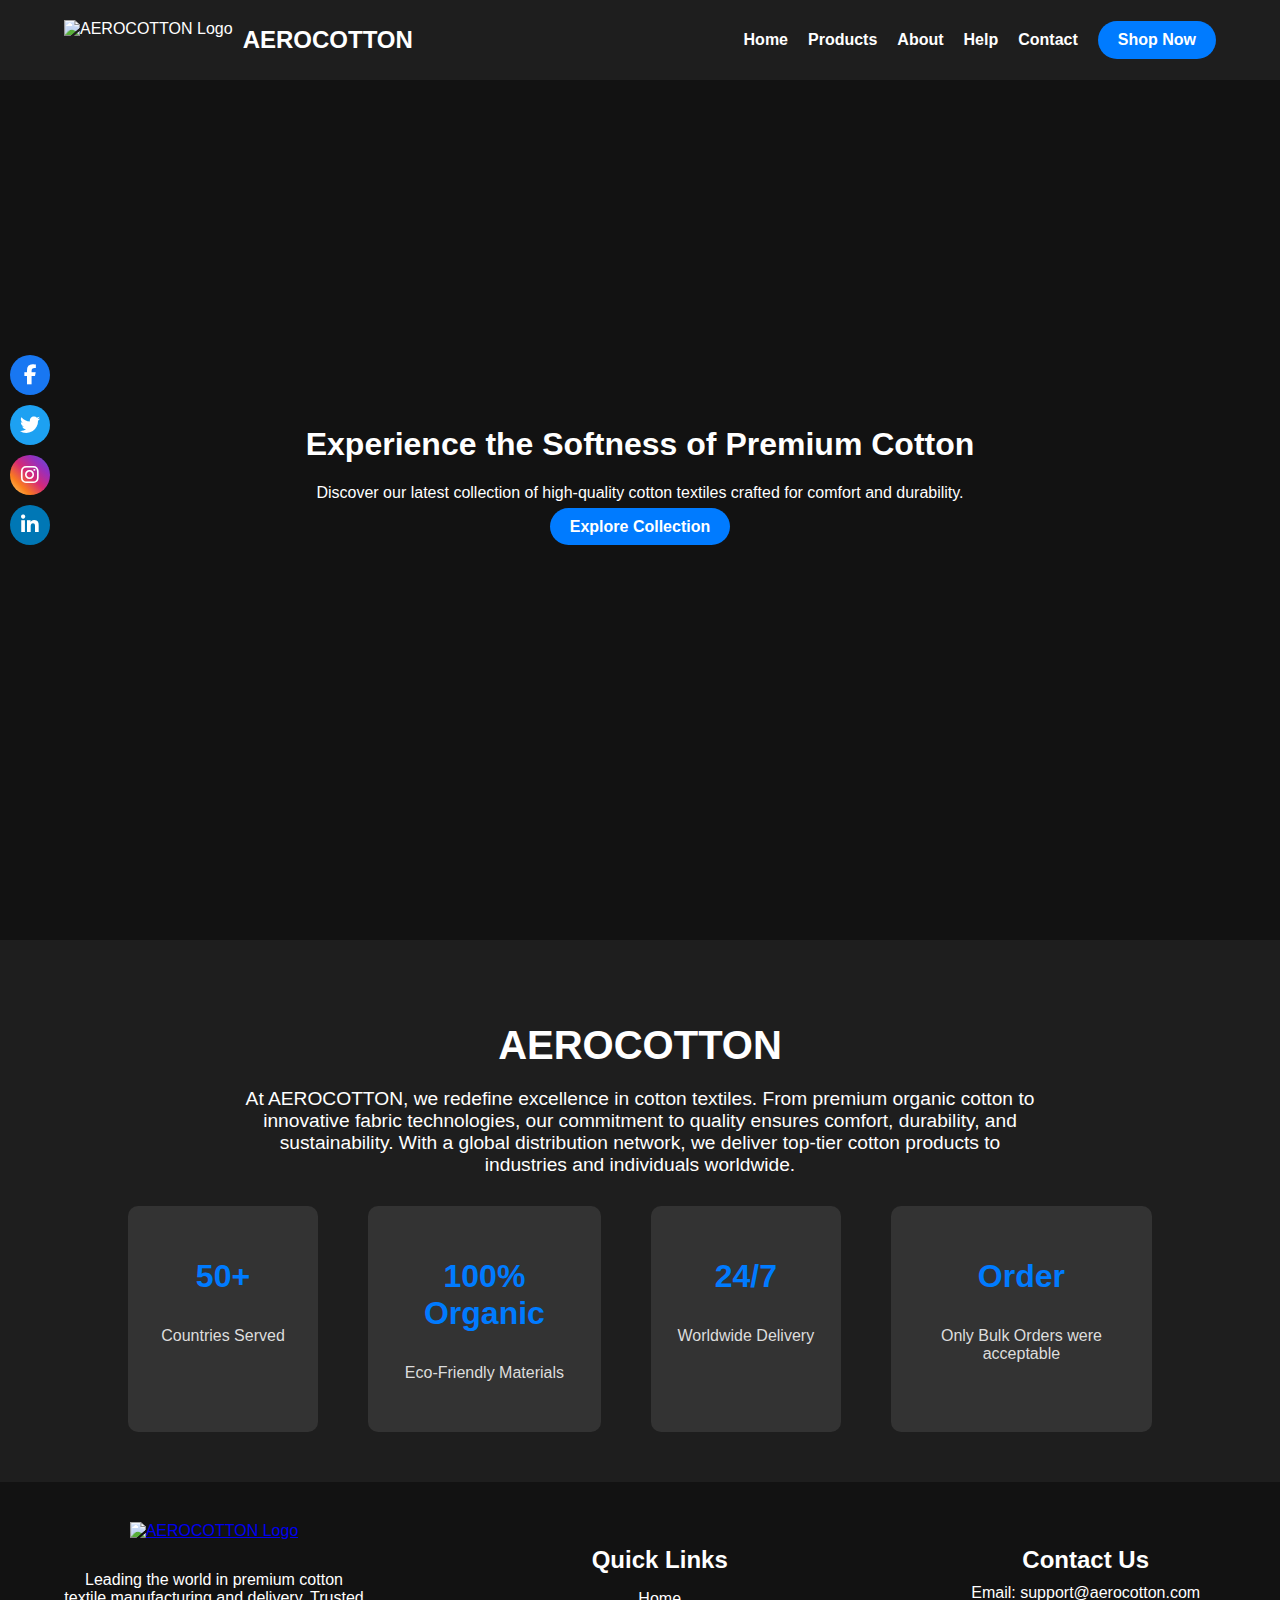
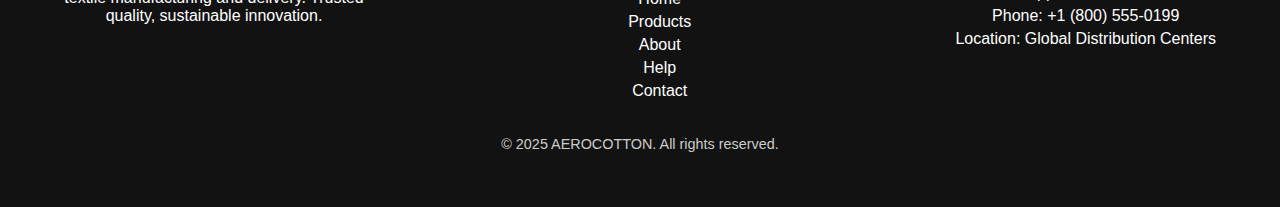
==== index.html @ b4d474cf "Title changed" ====
<!DOCTYPE html>
<html lang="en">
<head>
    <meta charset="UTF-8">
    <meta name="viewport" content="width=device-width, initial-scale=1.0">
    <title>AeroCotton - Premium Cotton Textiles</title>
    <link rel="icon" href="images/aerocotton_logo-removebg-preview.png" type="image/x-icon">
    <link rel="stylesheet" href="styles.css">
    <link rel="stylesheet" href="https://cdnjs.cloudflare.com/ajax/libs/font-awesome/6.4.2/css/all.min.css">

    <script defer src="script.js"></script> <!-- JavaScript file for menu toggle -->
</head>
<body>
    <header class="hero-section">
        <nav class="navbar">
            <div class="logo">
                <img src="images/aerocotton_logo-removebg-preview.png" alt="AEROCOTTON Logo">
                <span class="brand-name">AEROCOTTON</span>
            </div>

            <!-- Hamburger Menu Button -->
            <button class="menu-toggle">&#9776;</button>

            <!-- Navigation Links -->
            <div class="nav-right">
                <ul class="nav-links">
                    <li><a href="index.html">Home</a></li>
                    <li><a href="product.html">Products</a></li>
                    <li><a href="about.html">About</a></li>                    
                    <li><a href="help.html">Help</a></li>
                    <li><a href="contact.html">Contact</a></li>
                </ul>
                <a href="#" class="shop-btn" onclick="openPopup()">Shop Now</a>
            </div>
        </nav>
        
        <div class="hero-content">
            <h1>Experience the Softness of Premium Cotton</h1>
            <p>Discover our latest collection of high-quality cotton textiles crafted for comfort and durability.</p>
            <a href="product.html" class="explore-btn">Explore Collection</a>
        </div>
    </header>

<!-- Popup Modal -->
<div id="popup" class="popup-container">
    <div class="popup-content">
        <h2>Under Construction</h2>
        <p>We're working hard to bring this feature to you soon !</p>
        <button onclick="closePopup()">Close</button>
    </div>
</div>


    <!-- Introduction Section -->
    <section class="introduction" id="about">
        <div class="container">
            <h2>AEROCOTTON</h2>
            <p>At AEROCOTTON, we redefine excellence in cotton textiles. From premium organic cotton to innovative fabric technologies, our commitment to quality ensures comfort, durability, and sustainability. With a global distribution network, we deliver top-tier cotton products to industries and individuals worldwide.</p>
            <div class="intro-stats">
                <div class="stat">
                    <h3>50+</h3>
                    <p>Countries Served</p>
                </div>
                <div class="stat">
                    <h3>100% Organic</h3>
                    <p>Eco-Friendly Materials</p>
                </div>
                <div class="stat">
                    <h3>24/7</h3>
                    <p>Worldwide Delivery</p>
                </div>
                <div class="stat">
                    <h3>Order</h3>
                    <p>Only Bulk Orders were acceptable</p>
                </div>
            </div>
        </div>
    </section>
<!-- Social Media Sidebar (For PC) -->
<div class="social-sidebar">
    <a href="https://facebook.com" target="_blank" class="social-icon facebook">
        <i class="fab fa-facebook-f"></i>
    </a>
    <a href="https://twitter.com" target="_blank" class="social-icon twitter">
        <i class="fab fa-twitter"></i>
    </a>
    <a href="https://instagram.com" target="_blank" class="social-icon instagram">
        <i class="fab fa-instagram"></i>
    </a>
    <a href="https://linkedin.com" target="_blank" class="social-icon linkedin">
        <i class="fab fa-linkedin-in"></i>
    </a>
</div>

<button class="social-btn" onclick="openSocialPopup()">
    <i class="fa-solid fa-users"></i> <!-- Group Icon -->
</button>


<!-- Social Media Popup (For Mobile) -->
<div id="social-popup" class="social-popup">
    <div class="social-popup-content">
        <span class="close-popup" onclick="closeSocialPopup()">✖</span>
        <h3>Follow Us</h3>
        <a href="https://facebook.com" target="_blank" class="popup-icon facebook">
            <i class="fab fa-facebook-f"></i> Facebook
        </a>
        <a href="https://twitter.com" target="_blank" class="popup-icon twitter">
            <i class="fab fa-x-twitter"></i> Twitter (X)
        </a>
        <a href="https://instagram.com" target="_blank" class="popup-icon instagram">
            <i class="fab fa-instagram"></i> Instagram
        </a>
        <a href="https://linkedin.com" target="_blank" class="popup-icon linkedin">
            <i class="fab fa-linkedin-in"></i> LinkedIn
        </a>
    </div>
</div>

    <!-- Footer Section -->
    <footer class="footer">
        <div class="footer-container">
            <div class="footer-brand">
                <a href="index.html">
                    <img src="images/aerocotton_logo-removebg-preview.png" alt="AEROCOTTON Logo">
                </a>
                <p>Leading the world in premium cotton textile manufacturing and delivery. Trusted quality, sustainable innovation.</p>
            </div>
            <div class="footer-links">
                <h3>Quick Links</h3>
                <ul>
                    <li><a href="index.html">Home</a></li>
                    <li><a href="product.html">Products</a></li>
                    <li><a href="about.html">About</a></li>
                    <li><a href="help.html">Help</a></li>
                    <li><a href="contact.html">Contact</a></li>
                </ul>
            </div>
            <div class="footer-contact">
                <h3>Contact Us</h3>
                <p>Email: support@aerocotton.com</p>
                <p>Phone: +1 (800) 555-0199</p>
                <p>Location: Global Distribution Centers</p>
            </div>
        </div>
        <p class="footer-bottom">&copy; 2025 AEROCOTTON. All rights reserved.</p>
    </footer>
</body>
</html>
---- styles.css ----
/* Dark Theme Styles */
body {
    margin: 0;
    padding: 0;
    font-family: Arial, sans-serif;
    background-color: #121212;
    color: #ffffff;
}

/* Navbar Styles */
.navbar {
    display: flex;
    justify-content: space-between;
    align-items: center;
    padding: 15px 5%;
    background-color: #1e1e1e;
    position: fixed;
    width: 100%;
    top: 0;
    left: 0;
    z-index: 1000;
    box-sizing: border-box;
}

.logo {
    display: flex;
    align-items: center;
}

.logo img {
    height: 40px;
    margin-right: 10px;
}

.brand-name {
    font-size: 1.5rem;
    font-weight: bold;
    color: #ffffff;
}

.menu-toggle {
    display: none;
    font-size: 2rem;
    color: white;
    cursor: pointer;
}

/* Navigation links */
.nav-right {
    display: flex;
    align-items: center;
    gap: 20px;
}

.nav-links {
    list-style: none;
    display: flex;
    gap: 20px;
}

.nav-links li {
    display: inline;
}

.nav-links a {
    text-decoration: none;
    color: #ffffff;
    font-weight: bold;
    transition: color 0.3s;
}

.nav-links a:hover {
    color: #ddd;
}

.shop-btn {
    background-color: #007bff;
    color: white;
    padding: 10px 20px;
    border-radius: 20px;
    text-decoration: none;
    font-weight: bold;
    transition: background 0.3s, color 0.3s;
}

.shop-btn:hover {
    background-color: #0056b3;
}

/* Hero Section */
.hero-section {
    position: relative;
    height: 100vh;
    display: flex;
    flex-direction: column;
    justify-content: center;
    align-items: center;
    text-align: center;
    color: white;
    padding: 20px;
    overflow: hidden;
}

/* Background Image */
.hero-image {
    position: absolute;
    width: 100%;
    height: 100%;
    object-fit: cover; /* Ensures no distortion */
    filter: brightness(0.7); /* Optional: Darkens the image for better text contrast */
    z-index: -1; /* Moves the image behind the content */
}

/* Hero Content */
.hero-content {
    position: relative;
    z-index: 1; /* Ensures text appears above the image */
}

/* Explore Collection Button - Keep It Same */
.explore-btn {
    background-color: #007bff;
    color: white;
    padding: 10px 20px;
    border-radius: 20px;
    text-decoration: none;
    font-weight: bold;
    transition: background 0.3s, color 0.3s;
}

.explore-btn:hover {
    background-color: #0056b3;
}



/* Responsive Design */
@media (max-width: 768px) {
    /* Hamburger Menu Icon */
    .menu-toggle {
        display: block;
        font-size: 2rem;
        color: white;
        cursor: pointer;
        position: absolute;
        top: 15px;
        right: 20px;
        z-index: 1001;
        background: none;
        border: none;
        outline: none;
    }

    /* Mobile Navigation */
    .nav-right {
        display: none;
        flex-direction: column;
        align-items: center;
        width: 100%;
        position: absolute;
        top: 60px;
        left: 0;
        background-color: #1e1e1e;
        padding: 15px 0;
        z-index: 1000;
    }

    /* Show menu when active */
    .nav-right.active {
        display: flex;
    }

    /* Align nav links in mobile */
    .nav-links {
        flex-direction: column;
        gap: 5px;
        text-align: center;
        width: 100%;
    }

    .nav-links li {
        width: 100%;
    }

    .nav-links a {
        display: block;
        padding: 10px;
        font-size: 18px;
    }

    .shop-btn {
        padding: 10px 18px;
        font-size: 16px;
        margin-top: 10px;
    }
}


/* Introduction Section */
.introduction {
    background-color: #1e1e1e;
    color: #ffffff;
    text-align: center;
    padding: 50px 10%;
}

.introduction h2 {
    font-size: 2.5rem;
    margin-bottom: 20px;
}

.introduction p {
    font-size: 1.2rem;
    max-width: 800px;
    margin: 0 auto 30px;
}

.intro-stats {
    display: flex;
    justify-content: center;
    gap: 50px;
    margin-top: 20px;
}

.stat {
    background: #333;
    padding: 20px;
    border-radius: 10px;
    text-align: center;
    min-width: 150px;
}

.stat h3 {
    font-size: 2rem;
    color: #007bff;
}

.stat p {
    font-size: 1rem;
    color: #ddd;
}

/* Footer Section */
.footer {
    background-color: #121212;
    color: #ffffff;
    padding: 40px 5%;
    text-align: center;
}

.footer-container {
    display: flex;
    justify-content: space-between;
    flex-wrap: wrap;
    gap: 20px;
}

.footer-brand img {
    height: 50px;
    margin-bottom: 15px;
}

.footer-brand p {
    font-size: 1rem;
    max-width: 300px;
}

.footer-links h3,
.footer-contact h3 {
    font-size: 1.5rem;
    margin-bottom: 10px;
}

.footer-links ul {
    list-style: none;
    padding: 0;
}

.footer-links li {
    margin: 5px 0;
}

.footer-links a {
    color: #ffffff;
    text-decoration: none;
    transition: color 0.3s;
}

.footer-links a:hover {
    color: #007bff;
}

.footer-contact p {
    font-size: 1rem;
    margin: 5px 0;
}

.footer-bottom {
    margin-top: 20px;
    font-size: 0.9rem;
    color: #ccc;
}

/* Responsive Design */
@media (max-width: 768px) {
    .intro-stats {
        flex-direction: column;
        align-items: center;
    }

    .footer-container {
        flex-direction: column;
        align-items: center;
        text-align: center;
    }
}
/* Popup Modal Styles */
.popup-container {
    display: none;
    position: fixed;
    top: 0;
    left: 0;
    width: 100%;
    height: 100%;
    background: rgba(0, 0, 0, 0.8);
    justify-content: center;
    align-items: center;
    z-index: 9999;
}

.popup-content {
    background: #fff;
    color: #333;
    padding: 20px;
    border-radius: 10px;
    text-align: center;
    max-width: 400px;
    width: 80%;
}

.popup-content h2 {
    margin-bottom: 10px;
}

.popup-content button {
    background: #007bff;
    color: white;
    border: none;
    padding: 10px 20px;
    margin-top: 10px;
    cursor: pointer;
    border-radius: 5px;
}

.popup-content button:hover {
    background: #0056b3;
}
/* ==== PC View: Social Media Sidebar ==== */
.social-sidebar {
    position: fixed;
    top: 50%;
    left: 10px;
    transform: translateY(-50%);
    display: flex;
    flex-direction: column;
    gap: 10px;
    z-index: 1000;
}

.social-icon {
    display: flex;
    justify-content: center;
    align-items: center;
    width: 40px;
    height: 40px;
    border-radius: 50%;
    text-decoration: none;
    font-size: 20px;
    color: white;
    transition: transform 0.3s ease, box-shadow 0.3s ease;
}

.social-icon.facebook { background-color: #1877F2; }
.social-icon.twitter { background-color: #1DA1F2; }
.social-icon.instagram { background: linear-gradient(45deg, #feda75, #fa7e1e, #d62976, #962fbf, #4f5bd5); }
.social-icon.linkedin { background-color: #0077B5; }

.social-icon:hover {
    transform: scale(1.2);
    box-shadow: 0 0 10px rgba(255, 255, 255, 0.6);
}

/* ==== Hide Social Button in PC, Show in Mobile ==== */
.social-btn {
    display: none; /* Default: Hidden in PC */
}

/* Show Social Button Only in Mobile */
@media (max-width: 768px) {
    .social-sidebar {
        display: none; /* Hide sidebar in mobile */
    }

    .social-btn {
        display: flex; /* Force show in mobile */
        position: fixed;
        bottom: 15px;
        right: 15px;
        background-color: #007bff;
        color: white;
        width: 35px;
        height: 35px;
        border: none;
        border-radius: 10px; /* Square shape */
        font-size: 18px;
        cursor: pointer;
        transition: background 0.3s ease, transform 0.2s ease;
        justify-content: center;
        align-items: center;
        z-index: 1000;
    }

    .social-btn:hover {
        background-color: #0056b3;
        transform: scale(1.1);
    }
}



/* ==== Mobile View: Social Media Popup ==== */
.social-popup {
    display: none;
    position: fixed;
    top: 50%;
    left: 50%;
    transform: translate(-50%, -50%);
    background: white;
    padding: 15px;
    border-radius: 10px;
    text-align: center;
    box-shadow: 0px 0px 15px rgba(0, 0, 0, 0.2);
    z-index: 1001;
    width: 260px; /* Reduced width for a compact look */
}

/* Close (X) Button */
.close-popup {
    position: absolute;
    top: 8px;
    right: 12px;
    font-size: 18px;
    font-weight: bold;
    cursor: pointer;
    color: black;
    transition: color 0.3s ease;
}

.close-popup:hover {
    color: red; /* Changes to red when hovered */
}

/* Popup Content */
.social-popup-content {
    display: flex;
    flex-direction: column;
    gap: 8px;
    padding-top: 15px; /* Space below the close button */
}

/* Social Media Buttons */
.popup-icon {
    display: flex;
    align-items: center;
    gap: 10px;
    font-size: 16px;
    text-decoration: none;
    color: black;
    padding: 8px;
    border-radius: 5px;
    transition: background 0.3s ease;
}

.popup-icon.facebook { background-color: #1877F2; color: white; }
.popup-icon.twitter { background-color: #1DA1F2; color: white; }
.popup-icon.instagram { background: linear-gradient(45deg, #feda75, #fa7e1e, #d62976, #962fbf, #4f5bd5); color: white; }
.popup-icon.linkedin { background-color: #0077B5; color: white; }

.popup-icon:hover {
    filter: brightness(1.2);
}

.social-popup button {
    margin-top: 10px;
    padding: 8px 15px;
    background: #007bff;
    color: white;
    border: none;
    cursor: pointer;
    border-radius: 5px;
}

.social-popup button:hover {
    background: #0056b3;
}

/* ==== Hide Sidebar on Mobile, Show Popup Button ==== */
@media (max-width: 768px) {
    .social-sidebar {
        display: none;
    }
    
    .social-btn {
        display: block;
    }
}
@media (max-width: 768px) {
    .social-popup-content h3 {
        color: #007bff; /* Change this to any color you want */
        font-size: 20px;
        text-align: center;
    }
}
/* About Section */
.about-section {
    background-color: #1e1e1e;
    color: #ffffff;
    text-align: center;
    padding: 60px 10%;
}

.about-section h2 {
    font-size: 2.5rem;
    margin-bottom: 20px;
}

.about-section p {
    font-size: 1.2rem;
    max-width: 800px;
    margin: 0 auto 30px;
}

/* Journey Section */
.journey-section {
    background-color: #292929;
    color: #ffffff;
    text-align: center;
    padding: 60px 10%;
}

.journey-section h2 {
    font-size: 2.5rem;
    margin-bottom: 20px;
}

/* What We Do - Features Grid */
.what-we-do {
    background-color: #121212;
    color: white;
    text-align: center;
    padding: 60px 10%;
}

.features-grid {
    display: flex;
    justify-content: center;
    gap: 40px;
    margin-top: 40px;
    flex-wrap: wrap;
}

.feature-item {
    background: #292929;
    padding: 20px;
    border-radius: 10px;
    text-align: center;
    width: 300px;
    transition: transform 0.3s ease, box-shadow 0.3s ease;
}

.feature-item:hover {
    transform: scale(1.05);
    box-shadow: 0px 0px 15px rgba(255, 255, 255, 0.3);
}

.feature-item i {
    font-size: 2rem;
    color: #007bff;
    margin-bottom: 10px;
}

/* Why Choose Us - Benefits Grid */
.why-choose-us {
    background-color: #1e1e1e;
    color: white;
    text-align: center;
    padding: 60px 10%;
}

.benefits-grid {
    display: flex;
    justify-content: center;
    gap: 40px;
    flex-wrap: wrap;
}

.benefit-item {
    background: #292929;
    padding: 20px;
    border-radius: 10px;
    text-align: center;
    width: 300px;
    transition: transform 0.3s ease, box-shadow 0.3s ease;
}

.benefit-item:hover {
    transform: scale(1.05);
    box-shadow: 0px 0px 10px rgba(255, 255, 255, 0.3);
}

.benefit-item i {
    font-size: 2rem;
    color: #007bff;
    margin-bottom: 10px;
}

/* Vision & Mission Section */
.vision-mission {
    background-color: #292929;
    color: white;
    text-align: center;
    padding: 60px 10%;
}

.vm-grid {
    display: flex;
    justify-content: center;
    gap: 40px;
    flex-wrap: wrap;
}

.vm-item {
    background: #1e1e1e;
    padding: 20px;
    border-radius: 10px;
    text-align: center;
    width: 300px;
    transition: transform 0.3s ease, box-shadow 0.3s ease;
}

.vm-item:hover {
    transform: scale(1.05);
    box-shadow: 0px 0px 10px rgba(255, 255, 255, 0.3);
}

.vm-item i {
    font-size: 2rem;
    color: #007bff;
    margin-bottom: 10px;
}

/* Call to Action */
.cta-section {
    background-color: #007bff;
    color: white;
    text-align: center;
    padding: 60px 10%;
}

.cta-section h2 {
    font-size: 2.5rem;
    margin-bottom: 20px;
}

.cta-section p {
    font-size: 1.2rem;
    margin-bottom: 20px;
}

.cta-btn {
    background-color: white;
    color: #007bff;
    padding: 12px 25px;
    border-radius: 5px;
    text-decoration: none;
    font-size: 1rem;
    font-weight: bold;
    transition: background 0.3s ease, color 0.3s ease;
}

.cta-btn:hover {
    background-color: #0056b3;
    color: white;
}

/* Responsive Design */
@media (max-width: 768px) {
    .features-grid, .benefits-grid, .vm-grid {
        flex-direction: column;
        align-items: center;
    }

    .feature-item, .benefit-item, .vm-item {
        width: 90%;
    }
}
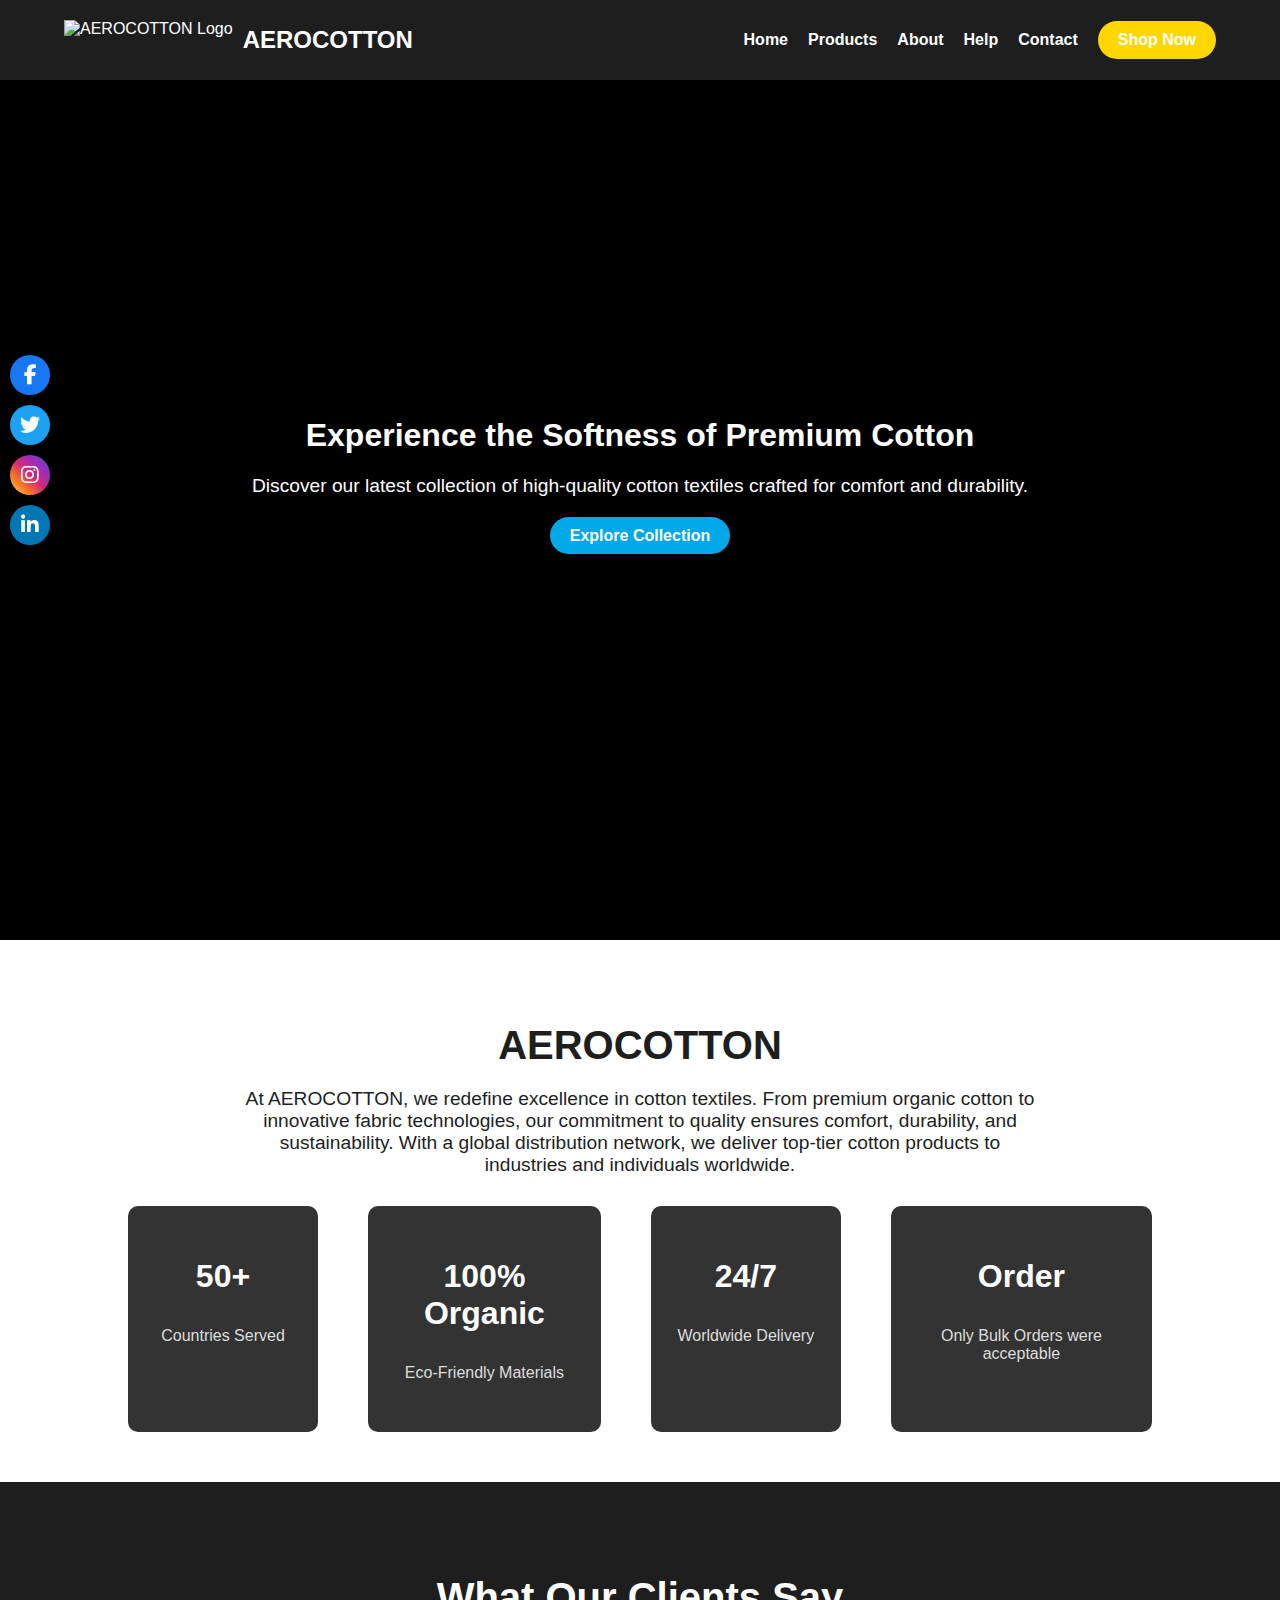
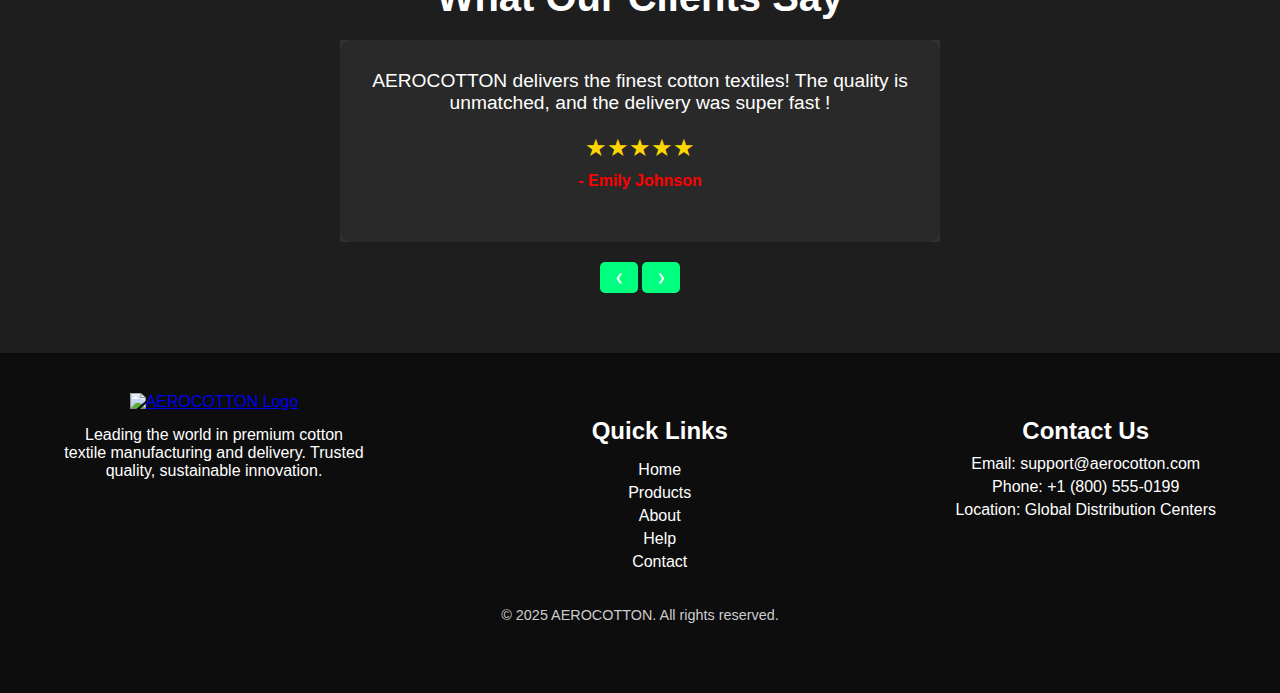
==== commit 8700f392: "Testimonals added" ====
--- a/index.html
+++ b/index.html
@@ -76,6 +76,40 @@
             </div>
         </div>
     </section>
+    <!-- Testimonials Section -->
+<section class="testimonials">
+    <div class="container">
+        <h2>What Our Clients Say</h2>
+        <div class="testimonial-slider">
+            <div class="testimonial active">
+                <p>AEROCOTTON delivers the finest cotton textiles! The quality is unmatched, and the delivery was super fast !</p>
+                <div class="stars">
+                    ★★★★★
+                </div>
+                <h4>- Emily Johnson</h4>
+            </div>
+            <div class="testimonial">
+                <p>Excellent fabric quality and eco-friendly materials. Highly recommend for bulk orders !</p>
+                <div class="stars">
+                    ★★★★☆
+                </div>
+                <h4>- Rahul Mehta</h4>
+            </div>
+            <div class="testimonial">
+                <p>The best cotton textiles in the market. Perfect for my business needs !</p>
+                <div class="stars">
+                    ★★★★★
+                </div>
+                <h4>- Sophia Lee</h4>
+            </div>
+        </div>
+        <div class="testimonial-buttons">
+            <button onclick="prevTestimonial()">&#10094;</button>
+            <button onclick="nextTestimonial()">&#10095;</button>
+        </div>
+    </div>
+</section>
+
 <!-- Social Media Sidebar (For PC) -->
 <div class="social-sidebar">
     <a href="https://facebook.com" target="_blank" class="social-icon facebook">
--- a/styles.css
+++ b/styles.css
@@ -70,11 +70,11 @@
 }
 
 .nav-links a:hover {
-    color: #ddd;
+    color: #FFD700;
 }
 
 .shop-btn {
-    background-color: #007bff;
+    background-color: #FFD700;
     color: white;
     padding: 10px 20px;
     border-radius: 20px;
@@ -84,11 +84,12 @@
 }
 
 .shop-btn:hover {
-    background-color: #0056b3;
+    background-color: #ffc400;
 }
 
 /* Hero Section */
 .hero-section {
+    background-color: black;
     position: relative;
     height: 100vh;
     display: flex;
@@ -117,9 +118,15 @@
     z-index: 1; /* Ensures text appears above the image */
 }
 
+.hero-content p {
+    color: white;
+    font-size: 1.2rem;
+    max-width: 800px;
+    margin: 0 auto 30px;
+}
 /* Explore Collection Button - Keep It Same */
 .explore-btn {
-    background-color: #007bff;
+    background-color: #00A8E8;
     color: white;
     padding: 10px 20px;
     border-radius: 20px;
@@ -129,7 +136,7 @@
 }
 
 .explore-btn:hover {
-    background-color: #0056b3;
+    background-color: #0086b3;
 }
 
 
@@ -198,18 +205,20 @@
 
 /* Introduction Section */
 .introduction {
-    background-color: #1e1e1e;
+    background-color: white;
     color: #ffffff;
     text-align: center;
     padding: 50px 10%;
 }
 
 .introduction h2 {
+    color: #1e1e1e;
     font-size: 2.5rem;
     margin-bottom: 20px;
 }
 
 .introduction p {
+    color: #1e1e1e;
     font-size: 1.2rem;
     max-width: 800px;
     margin: 0 auto 30px;
@@ -232,7 +241,7 @@
 
 .stat h3 {
     font-size: 2rem;
-    color: #007bff;
+    color: white;
 }
 
 .stat p {
@@ -242,7 +251,7 @@
 
 /* Footer Section */
 .footer {
-    background-color: #121212;
+    background-color: #0D0D0D;
     color: #ffffff;
     padding: 40px 5%;
     text-align: center;
@@ -261,12 +270,14 @@
 }
 
 .footer-brand p {
+    color: white;
     font-size: 1rem;
     max-width: 300px;
 }
 
 .footer-links h3,
 .footer-contact h3 {
+    color: white;
     font-size: 1.5rem;
     margin-bottom: 10px;
 }
@@ -287,10 +298,11 @@
 }
 
 .footer-links a:hover {
-    color: #007bff;
+    color: #B0B0B0;
 }
 
 .footer-contact p {
+    color: white;
     font-size: 1rem;
     margin: 5px 0;
 }
@@ -353,7 +365,7 @@
 }
 
 .popup-content button:hover {
-    background: #0056b3;
+    background: #ffc400;
 }
 /* ==== PC View: Social Media Sidebar ==== */
 .social-sidebar {
@@ -421,7 +433,7 @@
     }
 
     .social-btn:hover {
-        background-color: #0056b3;
+        background-color: #ffc400;
         transform: scale(1.1);
     }
 }
@@ -452,7 +464,7 @@
     font-size: 18px;
     font-weight: bold;
     cursor: pointer;
-    color: black;
+    color: red;
     transition: color 0.3s ease;
 }
 
@@ -523,18 +535,20 @@
 }
 /* About Section */
 .about-section {
-    background-color: #1e1e1e;
+    background-color: white;
     color: #ffffff;
     text-align: center;
     padding: 60px 10%;
 }
 
 .about-section h2 {
+    color: #1e1e1e;
     font-size: 2.5rem;
     margin-bottom: 20px;
 }
 
 .about-section p {
+    color: #1e1e1e;
     font-size: 1.2rem;
     max-width: 800px;
     margin: 0 auto 30px;
@@ -542,25 +556,44 @@
 
 /* Journey Section */
 .journey-section {
-    background-color: #292929;
+    background-color: white;
     color: #ffffff;
     text-align: center;
     padding: 60px 10%;
 }
 
 .journey-section h2 {
+    color: #1e1e1e;
     font-size: 2.5rem;
     margin-bottom: 20px;
 }
+.journey-section p {
+    color: #1e1e1e;
+    font-size: 1.2rem;
+    max-width: 800px;
+    margin: 0 auto 30px;
+}
+
+
 
 /* What We Do - Features Grid */
 .what-we-do {
-    background-color: #121212;
+    background-color: white;
     color: white;
     text-align: center;
     padding: 60px 10%;
 }
-
+.what-we-do h2 {
+    color: #1e1e1e;
+    font-size: 2.5rem;
+    margin-bottom: 20px;
+}
+.what-we-do h3,p {
+    color: #1e1e1e;
+    font-size: 1.2rem;
+    max-width: 800px;
+    margin: 0 auto 30px;
+}
 .features-grid {
     display: flex;
     justify-content: center;
@@ -570,7 +603,7 @@
 }
 
 .feature-item {
-    background: #292929;
+    background: wheat;
     padding: 20px;
     border-radius: 10px;
     text-align: center;
@@ -591,12 +624,22 @@
 
 /* Why Choose Us - Benefits Grid */
 .why-choose-us {
-    background-color: #1e1e1e;
+    background-color: white;
     color: white;
     text-align: center;
     padding: 60px 10%;
 }
-
+.why-choose-us h2 {
+    color: #1e1e1e;
+    font-size: 2.5rem;
+    margin-bottom: 20px;
+}
+.why-choose-us h3,p {
+    color: #1e1e1e;
+    font-size: 1.2rem;
+    max-width: 800px;
+    margin: 0 auto 30px;
+}
 .benefits-grid {
     display: flex;
     justify-content: center;
@@ -605,7 +648,7 @@
 }
 
 .benefit-item {
-    background: #292929;
+    background: wheat;
     padding: 20px;
     border-radius: 10px;
     text-align: center;
@@ -626,12 +669,22 @@
 
 /* Vision & Mission Section */
 .vision-mission {
-    background-color: #292929;
+    background-color: white;
     color: white;
     text-align: center;
     padding: 60px 10%;
 }
-
+.vision-mission h2 {
+    color: #1e1e1e;
+    font-size: 2.5rem;
+    margin-bottom: 20px;
+}
+.vision-mission h3,p {
+    color: #1e1e1e;
+    font-size: 1.2rem;
+    max-width: 800px;
+    margin: 0 auto 30px;
+}
 .vm-grid {
     display: flex;
     justify-content: center;
@@ -640,7 +693,7 @@
 }
 
 .vm-item {
-    background: #1e1e1e;
+    background: wheat;
     padding: 20px;
     border-radius: 10px;
     text-align: center;
@@ -661,35 +714,36 @@
 
 /* Call to Action */
 .cta-section {
-    background-color: #007bff;
+    background-color: #1e1e1e;
     color: white;
     text-align: center;
     padding: 60px 10%;
 }
 
 .cta-section h2 {
+    color: white;
     font-size: 2.5rem;
     margin-bottom: 20px;
 }
 
 .cta-section p {
+    color: white;
     font-size: 1.2rem;
     margin-bottom: 20px;
 }
 
 .cta-btn {
-    background-color: white;
-    color: #007bff;
-    padding: 12px 25px;
-    border-radius: 5px;
+    background-color: #FFD700;
+    color: white;
+    padding: 10px 20px;
+    border-radius: 20px;
     text-decoration: none;
-    font-size: 1rem;
     font-weight: bold;
-    transition: background 0.3s ease, color 0.3s ease;
+    transition: background 0.3s, color 0.3s;
 }
 
 .cta-btn:hover {
-    background-color: #0056b3;
+    background-color: #ffc400;
     color: white;
 }
 
@@ -703,4 +757,143 @@
     .feature-item, .benefit-item, .vm-item {
         width: 90%;
     }
-}+}
+/* Our Products Section */
+.our-products {
+    background-color: #f5f5f5;
+    color: white;
+    text-align: center;
+    padding: 60px 10%;
+}
+
+.our-products h2 {
+    color: #1e1e1e;
+    font-size: 2.5rem;
+    margin-bottom: 20px;
+}
+
+.our-products p {
+    font-size: 1.2rem;
+    margin-bottom: 30px;
+}
+
+/* E-Commerce Icons */
+.ecommerce-icons {
+    display: flex;
+    justify-content: center;
+    gap: 30px;
+    flex-wrap: wrap;
+}
+
+.ecom-icon img {
+    width: 40px;  /* Adjust size */
+    height: auto;
+    transition: none;
+}
+
+.ecom-icon:hover img {
+    transform: none;
+    box-shadow: none;
+}
+
+/* Responsive */
+@media (max-width: 768px) {
+    .ecommerce-icons {
+        gap: 15px;
+    }
+
+    .ecom-icon img {
+        width: 60px; /* Smaller size for mobile */
+    }
+}
+/* Testimonials Section */
+.testimonials {
+    background-color: #1e1e1e;
+    color: white;
+    text-align: center;
+    padding: 60px 10%;
+    overflow: hidden;
+}
+
+.testimonials h2 {
+    color: white;
+    font-size: 2.5rem;
+    margin-bottom: 20px;
+}
+
+/* Testimonial Slider */
+.testimonial-slider {
+    position: relative;
+    max-width: 600px;
+    margin: auto;
+    overflow: hidden;
+}
+
+/* Testimonial Card */
+.testimonial {
+    display: none;
+    font-size: 1.2rem;
+    background: #292929;
+    padding: 30px;
+    border-radius: 10px;
+    box-shadow: 0px 0px 15px rgba(255, 255, 255, 0.3);
+    opacity: 0;
+    transform: translateY(20px);
+    transition: opacity 0.5s ease, transform 0.5s ease;
+}
+
+.testimonial.active {
+    display: block;
+    opacity: 1;
+    transform: translateY(0);
+}
+.testimonial.active p {
+    color: white;
+    margin-bottom: 20px;
+}
+/* Star Ratings */
+.stars {
+    font-size: 1.5rem;
+    color: #ffd700;
+    margin: 10px 0;
+    animation: glow 1.5s infinite alternate;
+}
+
+/* Glow Effect */
+@keyframes glow {
+    from {
+        text-shadow: 0 0 5px rgba(255, 215, 0, 0.5);
+    }
+    to {
+        text-shadow: 0 0 15px rgba(255, 215, 0, 1);
+    }
+}
+
+/* Testimonial Author */
+.testimonial h4 {
+    margin-top: 10px;
+    font-size: 1rem;
+    font-weight: bold;
+    color: red;
+}
+
+/* Testimonial Navigation */
+.testimonial-buttons {
+    margin-top: 20px;
+}
+
+.testimonial-buttons button {
+    background: #00ff7f;
+    color: white;
+    border: none;
+    padding: 10px 15px;
+    font-size: 10px;
+    cursor: pointer;
+    border-radius: 5px;
+    transition: transform 0.3s ease, background 0.3s ease;
+}
+
+.testimonial-buttons button:hover {
+    background: palegreen;
+    transform: scale(1.1);
+}
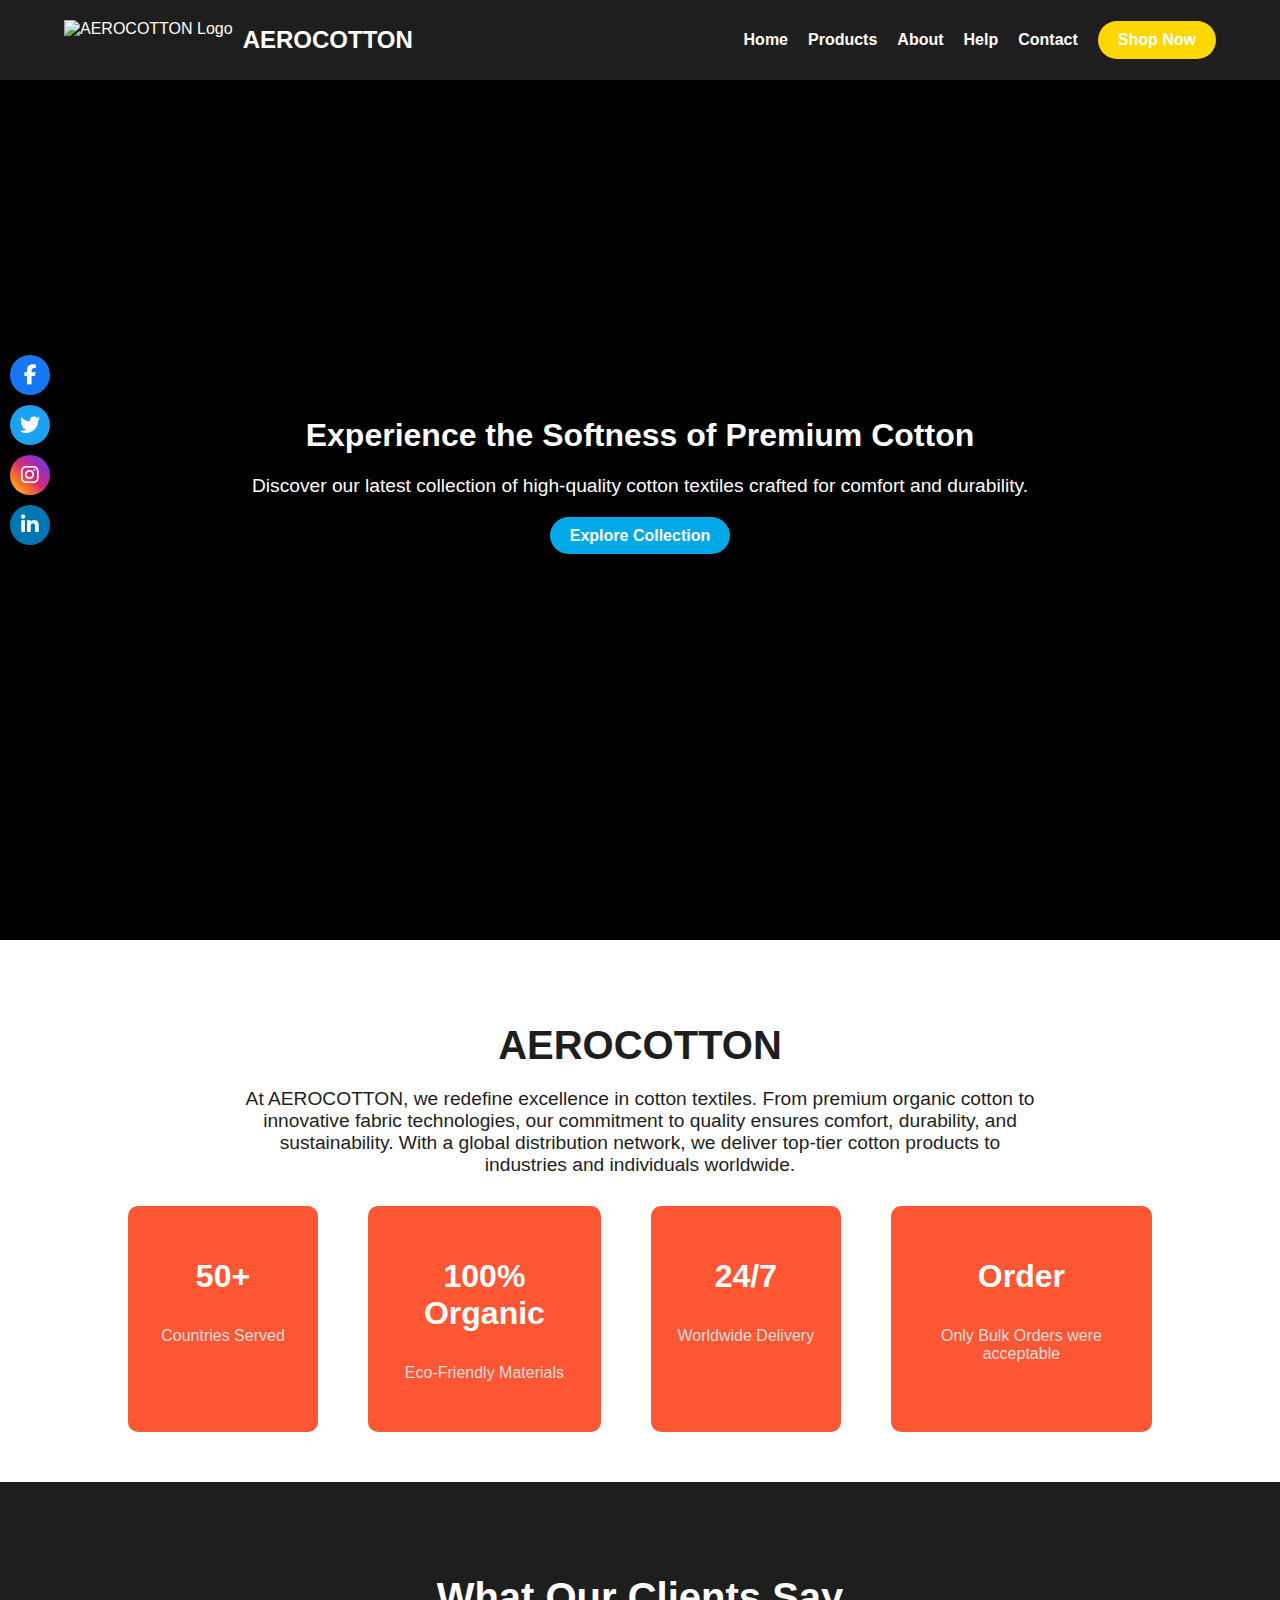
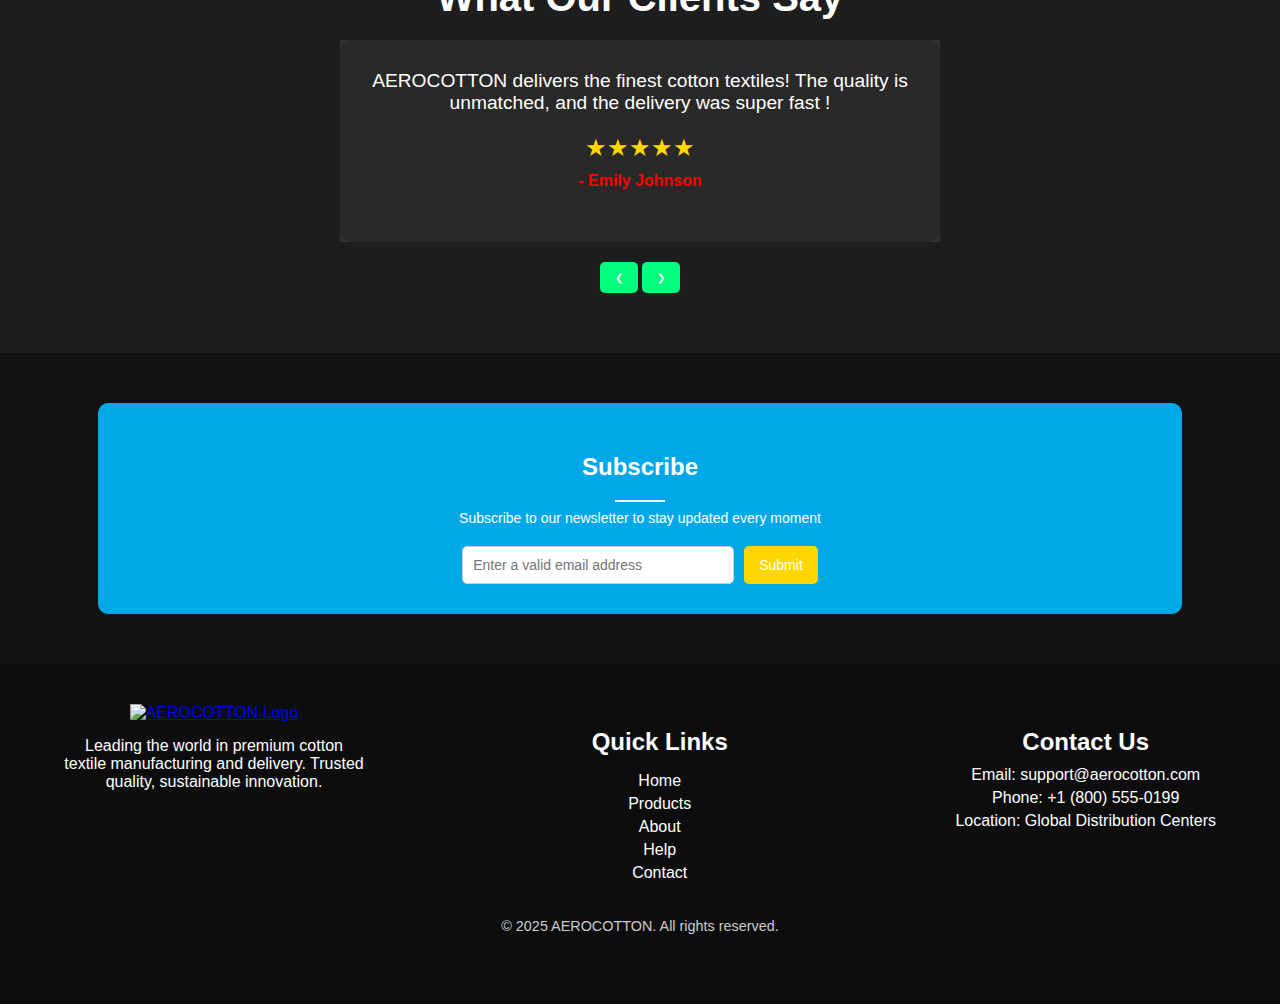
==== commit 92df7a1b: "index.html, about.html were completed" ====
--- a/index.html
+++ b/index.html
@@ -76,6 +76,7 @@
             </div>
         </div>
     </section>
+
     <!-- Testimonials Section -->
 <section class="testimonials">
     <div class="container">
@@ -108,6 +109,17 @@
             <button onclick="nextTestimonial()">&#10095;</button>
         </div>
     </div>
+</section>
+
+<section class="subscribe-section">
+    <h2>Subscribe</h2>
+    <hr class="underline">
+    <p>Subscribe to our newsletter to stay updated every moment</p>
+    <form action="https://api.web3forms.com/submit" method="POST" class="subscribe-form">
+        <input type="hidden" name="access_key" value="39619eca-7d02-4eaa-812f-4760d0f0ba1f">
+        <input type="email" name="email" placeholder="Enter a valid email address" required>
+        <button type="submit">Submit</button>
+    </form>
 </section>
 
 <!-- Social Media Sidebar (For PC) -->
--- a/styles.css
+++ b/styles.css
@@ -232,7 +232,7 @@
 }
 
 .stat {
-    background: #333;
+    background: #FF5733;
     padding: 20px;
     border-radius: 10px;
     text-align: center;
@@ -897,3 +897,60 @@
     background: palegreen;
     transform: scale(1.1);
 }
+/* Subscribe Section */
+.subscribe-section {
+    background-color: #00A8E8; /* Light greenish background */
+    padding: 30px;
+    text-align: center;
+    width: 80%;
+    margin: 50px auto;
+    border-radius: 10px;
+}
+
+.subscribe-section h2 {
+    font-size: 24px;
+    font-weight: bold;
+    color: white;
+}
+
+.underline {
+    width: 50px;
+    height: 2px;
+    background: white;
+    border: none;
+    margin: 8px auto;
+}
+
+.subscribe-section p {
+    font-size: 14px;
+    color: white;
+    margin-bottom: 20px;
+}
+
+.subscribe-form {
+    display: flex;
+    justify-content: center;
+    gap: 10px;
+}
+
+.subscribe-form input {
+    padding: 10px;
+    width: 250px;
+    border: 1px solid #ccc;
+    border-radius: 5px;
+    font-size: 14px;
+}
+
+.subscribe-form button {
+    background-color: #FFD700; /* Light peach */
+    color: white;
+    border: none;
+    padding: 10px 15px;
+    font-size: 14px;
+    cursor: pointer;
+    border-radius: 5px;
+}
+
+.subscribe-form button:hover {
+    background-color: #ffc400;
+}
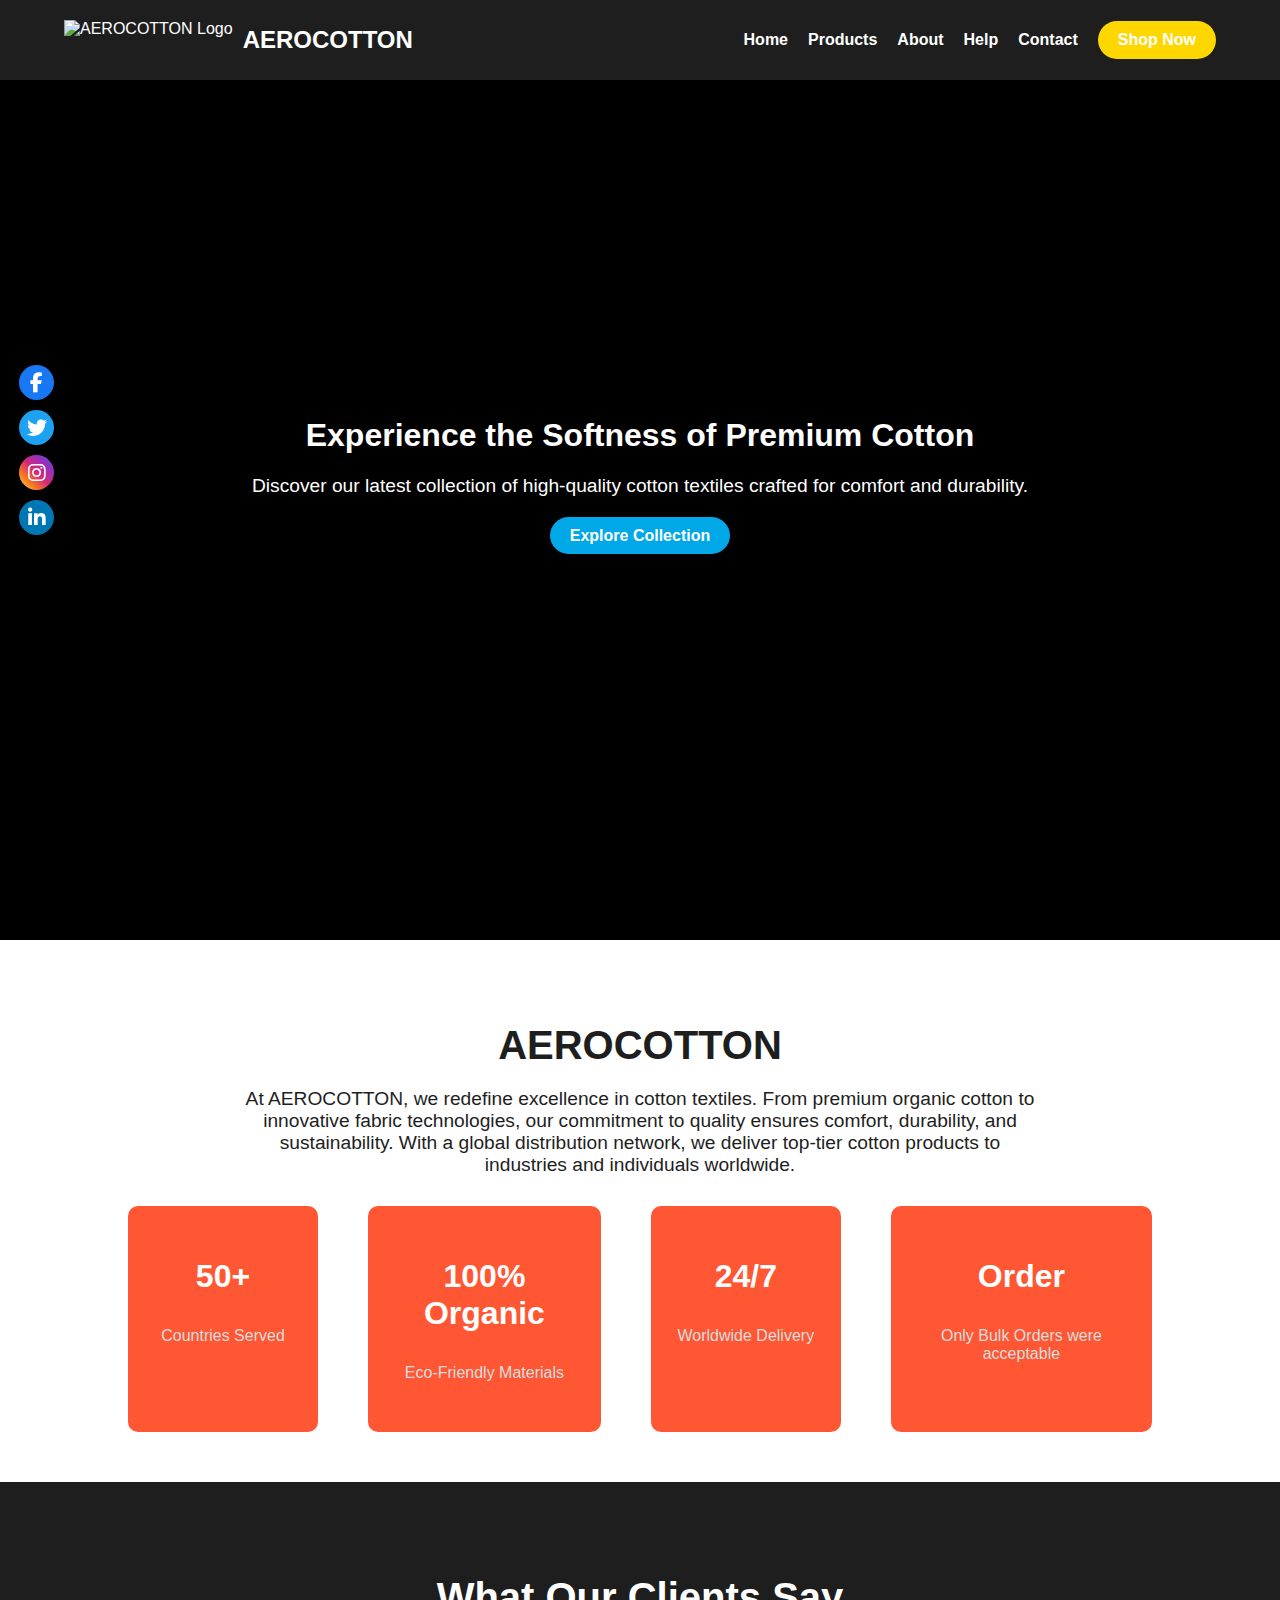
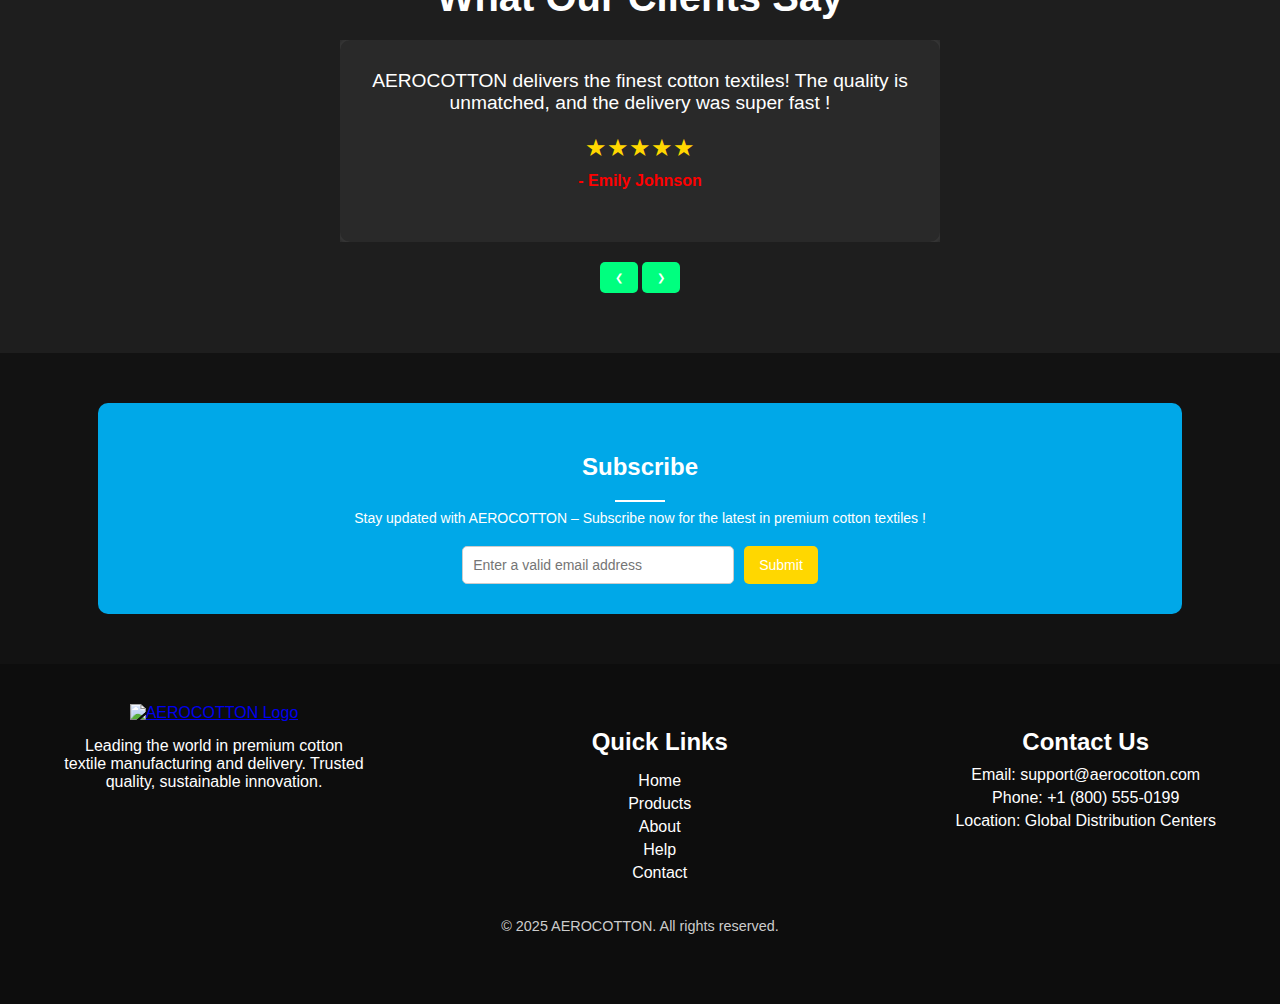
==== commit e62e840f: "Home & About finished" ====
--- a/index.html
+++ b/index.html
@@ -114,7 +114,7 @@
 <section class="subscribe-section">
     <h2>Subscribe</h2>
     <hr class="underline">
-    <p>Subscribe to our newsletter to stay updated every moment</p>
+    <p>Stay updated with AEROCOTTON – Subscribe now for the latest in premium cotton textiles !</p>
     <form action="https://api.web3forms.com/submit" method="POST" class="subscribe-form">
         <input type="hidden" name="access_key" value="39619eca-7d02-4eaa-812f-4760d0f0ba1f">
         <input type="email" name="email" placeholder="Enter a valid email address" required>
--- a/styles.css
+++ b/styles.css
@@ -365,13 +365,13 @@
 }
 
 .popup-content button:hover {
-    background: #ffc400;
+    background: #0056b3;
 }
 /* ==== PC View: Social Media Sidebar ==== */
 .social-sidebar {
     position: fixed;
     top: 50%;
-    left: 10px;
+    left: 19px;
     transform: translateY(-50%);
     display: flex;
     flex-direction: column;
@@ -383,8 +383,8 @@
     display: flex;
     justify-content: center;
     align-items: center;
-    width: 40px;
-    height: 40px;
+    width: 35px;
+    height: 35px;
     border-radius: 50%;
     text-decoration: none;
     font-size: 20px;
@@ -433,7 +433,7 @@
     }
 
     .social-btn:hover {
-        background-color: #ffc400;
+        background-color: #0056b3;
         transform: scale(1.1);
     }
 }
@@ -464,7 +464,7 @@
     font-size: 18px;
     font-weight: bold;
     cursor: pointer;
-    color: red;
+    color: black;
     transition: color 0.3s ease;
 }
 
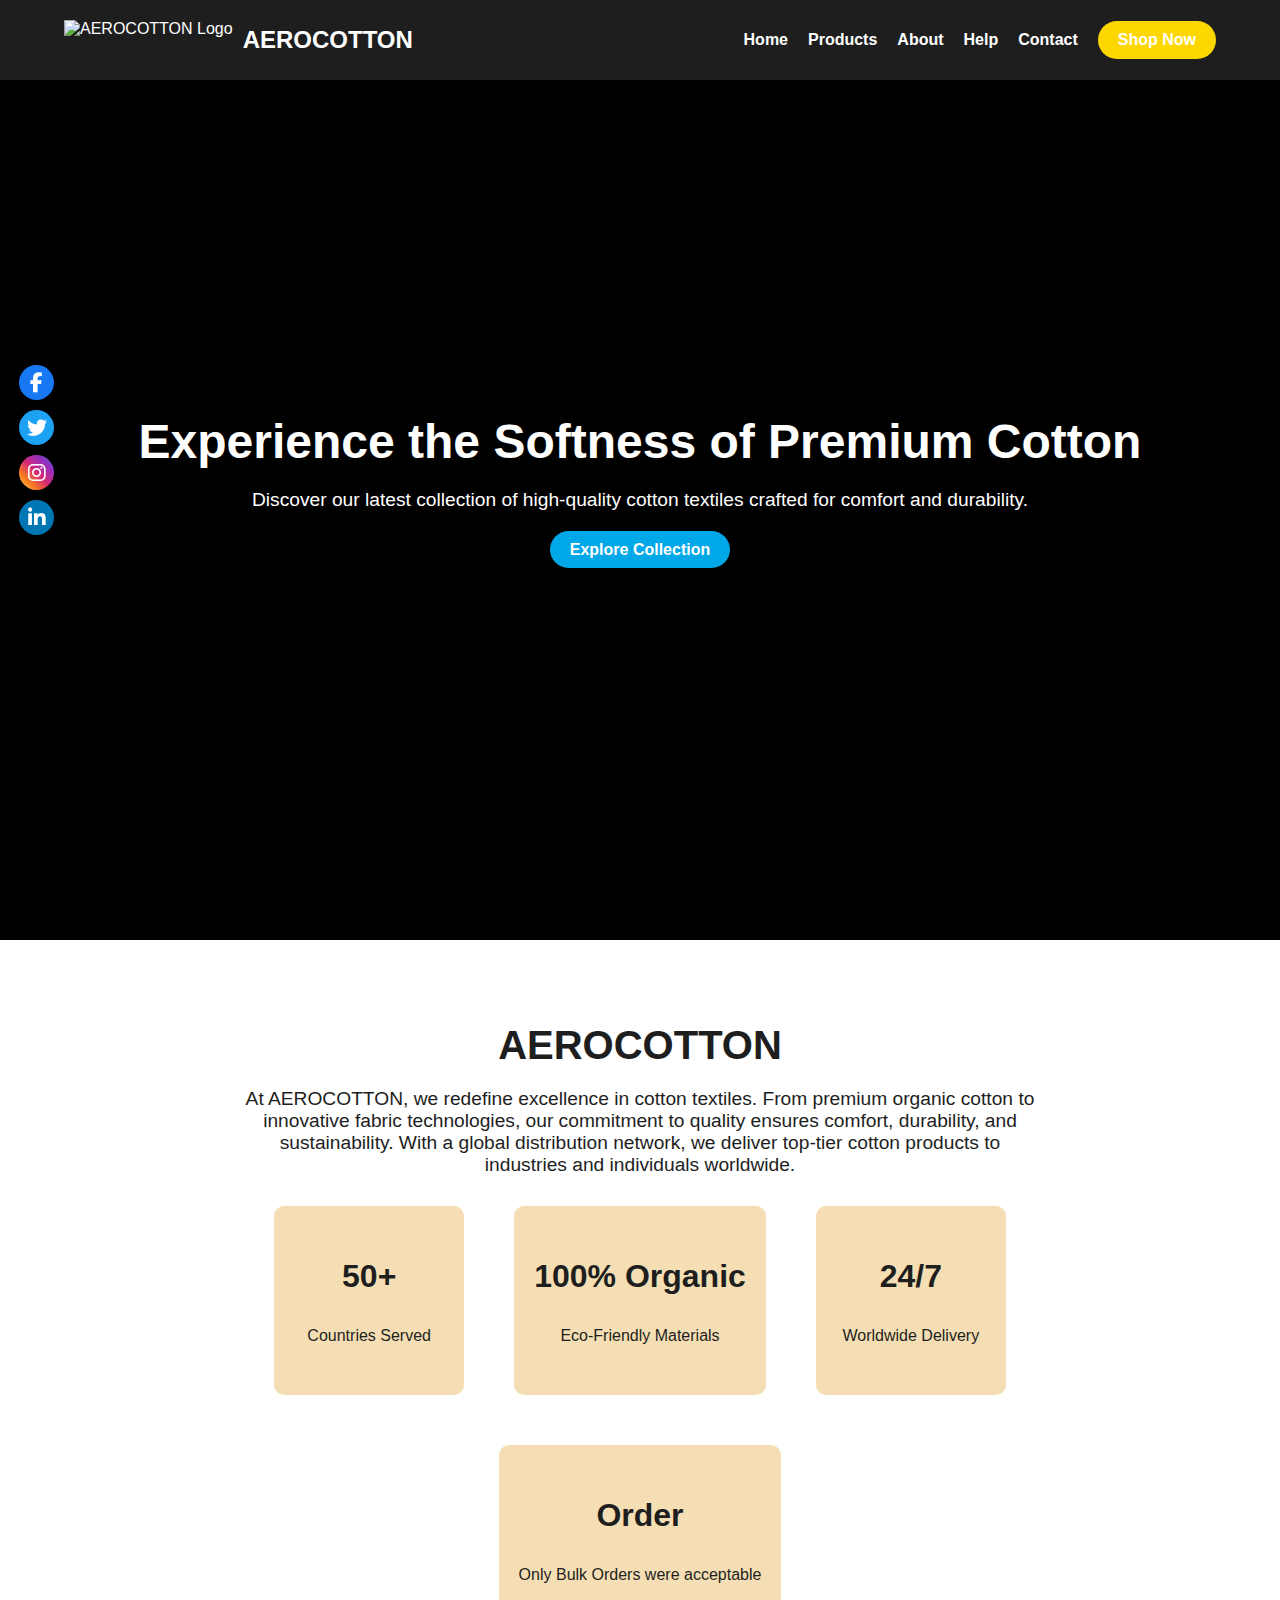
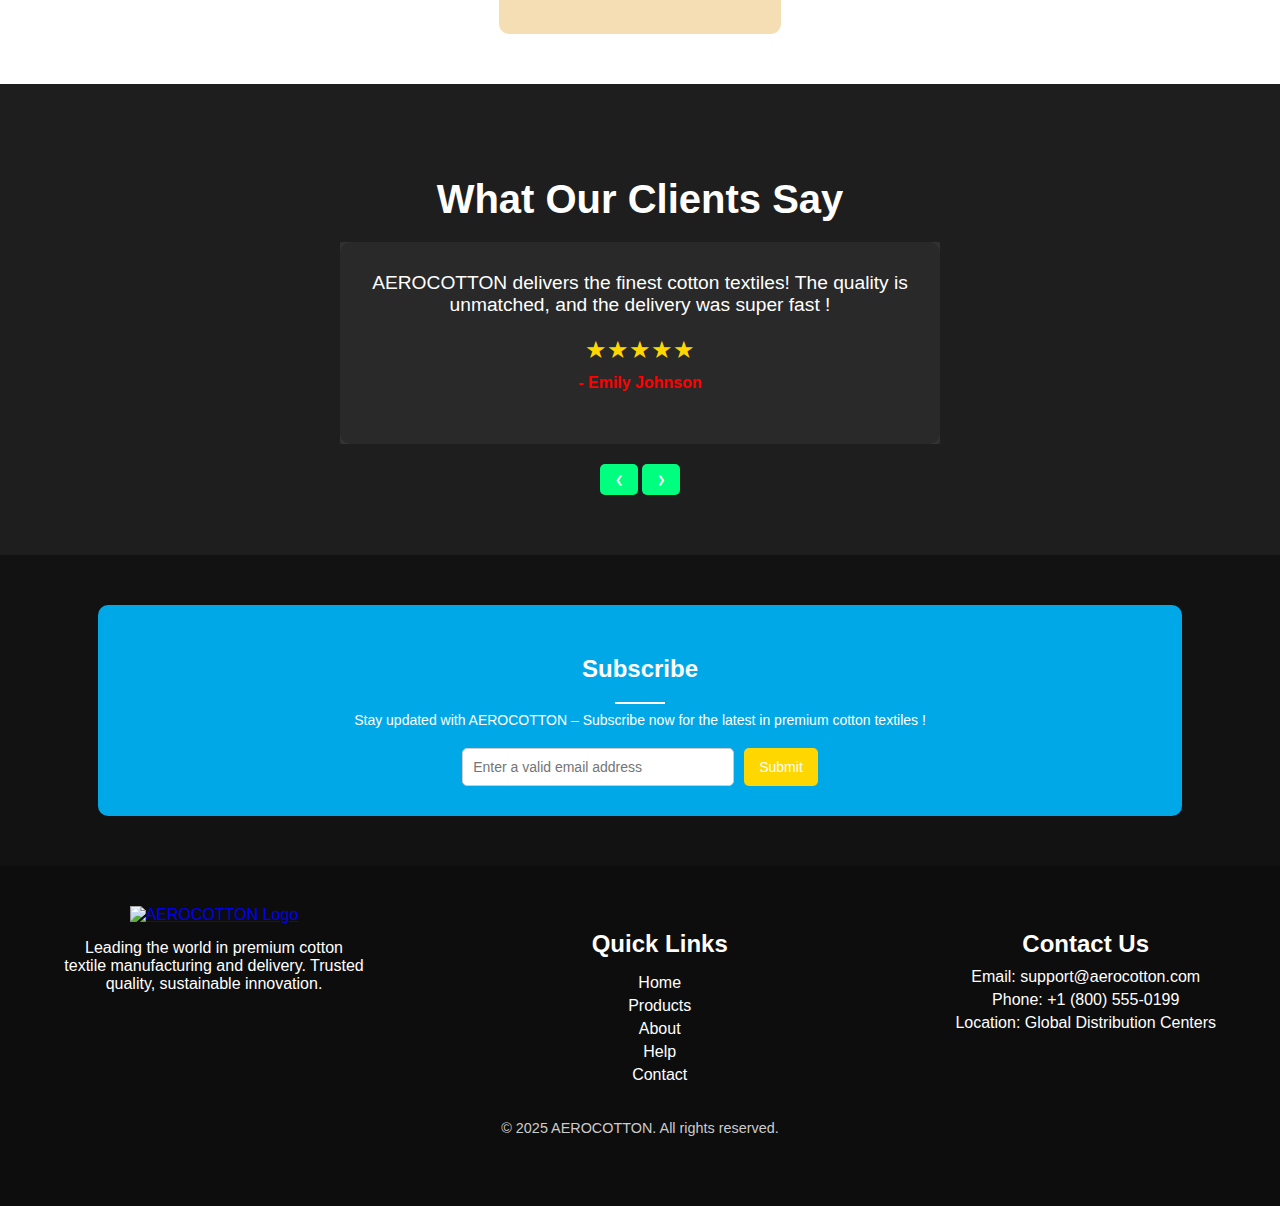
==== commit 3eec046f: "HOME,PRODUCT,ABOUT finished" ====
--- a/index.html
+++ b/index.html
@@ -25,7 +25,7 @@
             <div class="nav-right">
                 <ul class="nav-links">
                     <li><a href="index.html">Home</a></li>
-                    <li><a href="product.html">Products</a></li>
+                    <li><a href="product.html" onclick="showProductPopup(event)">Products</a></li>
                     <li><a href="about.html">About</a></li>                    
                     <li><a href="help.html">Help</a></li>
                     <li><a href="contact.html">Contact</a></li>
@@ -176,7 +176,7 @@
                 <h3>Quick Links</h3>
                 <ul>
                     <li><a href="index.html">Home</a></li>
-                    <li><a href="product.html">Products</a></li>
+                    <li><a href="product.html" onclick="showProductPopup(event)">Products</a></li>
                     <li><a href="about.html">About</a></li>
                     <li><a href="help.html">Help</a></li>
                     <li><a href="contact.html">Contact</a></li>
--- a/styles.css
+++ b/styles.css
@@ -117,7 +117,10 @@
     position: relative;
     z-index: 1; /* Ensures text appears above the image */
 }
-
+.hero-content h1 {
+    font-size: 3rem;
+    margin-bottom: 20px;
+}
 .hero-content p {
     color: white;
     font-size: 1.2rem;
@@ -156,33 +159,41 @@
         background: none;
         border: none;
         outline: none;
+        transition: transform 0.3s ease; /* Smooth animation */
     }
 
     /* Mobile Navigation */
     .nav-right {
-        display: none;
+        position: fixed;
+        top: 0;
+        left: 0;
+        width: 100%;
+        height: 100vh;
+        background-color: #1e1e1e;
+        display: flex;
         flex-direction: column;
+        justify-content: center;
         align-items: center;
-        width: 100%;
-        position: absolute;
-        top: 60px;
-        left: 0;
-        background-color: #1e1e1e;
-        padding: 15px 0;
-        z-index: 1000;
+        opacity: 0;
+        visibility: hidden;
+        transform: translateY(-20px);
+        transition: opacity 0.5s ease, transform 0.5s ease, visibility 0.5s;
     }
 
     /* Show menu when active */
     .nav-right.active {
-        display: flex;
+        opacity: 1;
+        visibility: visible;
+        transform: translateY(0);
     }
 
     /* Align nav links in mobile */
     .nav-links {
         flex-direction: column;
-        gap: 5px;
+        gap: 15px;
         text-align: center;
         width: 100%;
+        padding: 20px 0;
     }
 
     .nav-links li {
@@ -192,13 +203,29 @@
     .nav-links a {
         display: block;
         padding: 10px;
+        font-size: 20px;
+        font-weight: bold;
+        transition: color 0.3s ease, transform 0.3s ease;
+    }
+
+    .nav-links a:hover {
+        color: #ffc400;
+        transform: scale(1.1);
+    }
+
+    .shop-btn {
+        margin-top: 20px;
+        padding: 12px 24px;
         font-size: 18px;
-    }
-
-    .shop-btn {
-        padding: 10px 18px;
-        font-size: 16px;
-        margin-top: 10px;
+        background: #FFD700;
+        color: white;
+        border-radius: 25px;
+        transition: background 0.3s ease, transform 0.3s ease;
+    }
+
+    .shop-btn:hover {
+        background: #ffc400;
+        transform: scale(1.1);
     }
 }
 
@@ -229,24 +256,30 @@
     justify-content: center;
     gap: 50px;
     margin-top: 20px;
+    flex-wrap: wrap;
+    
 }
 
 .stat {
-    background: #FF5733;
+    background: wheat;
     padding: 20px;
     border-radius: 10px;
     text-align: center;
     min-width: 150px;
-}
-
+    transition: transform 0.3s ease, box-shadow 0.3s ease;
+}
+.stat:hover {
+    transform: scale(1.05);
+    box-shadow: 0px 0px 15px rgba(255, 255, 255, 0.3);
+}
 .stat h3 {
     font-size: 2rem;
-    color: white;
+    color: #1e1e1e;
 }
 
 .stat p {
     font-size: 1rem;
-    color: #ddd;
+    color: #1e1e1e;
 }
 
 /* Footer Section */
@@ -954,3 +987,83 @@
 .subscribe-form button:hover {
     background-color: #ffc400;
 }
+/* Product Grid */
+.products {
+    padding: 50px 10%;
+    background-color: #f5f5f5;
+}
+
+.product-container {
+    display: flex;
+    flex-wrap: wrap;
+    gap: 20px;
+    justify-content: center;
+}
+
+.product {
+    background: white;
+    box-shadow: 0px 0px 15px lightgray;   
+    padding: 20px;
+    border-radius: 10px;
+    text-align: center;
+    width: 280px;
+    transition: transform 0.3s ease, box-shadow 0.3s ease;
+}
+
+.product img {
+    width: 75%;
+    border-radius: 5px;
+}
+
+.product h3 {
+    margin-top: 10px;
+    color: #1e1e1e;
+}
+
+.product p {
+    font-size: 1rem;
+    color: #5a5a5a;
+}
+
+.product:hover {
+    transform: scale(1.05);
+    box-shadow: 0px 0px 15px lightgray;
+}
+
+/* Popup Modal */
+.popup-container {
+    display: none;
+    position: fixed;
+    top: 0;
+    left: 0;
+    width: 100%;
+    height: 100%;
+    background: rgba(0, 0, 0, 0.8);
+    justify-content: center;
+    align-items: center;
+    z-index: 9999;
+}
+
+.popup-content {
+    background: #fff;
+    color: #333;
+    padding: 20px;
+    border-radius: 10px;
+    text-align: center;
+    max-width: 400px;
+    width: 80%;
+}
+
+.popup-content button {
+    background: #007bff;
+    color: white;
+    border: none;
+    padding: 10px 20px;
+    margin-top: 10px;
+    cursor: pointer;
+    border-radius: 5px;
+}
+
+.popup-content button:hover {
+    background: #0056b3;
+}
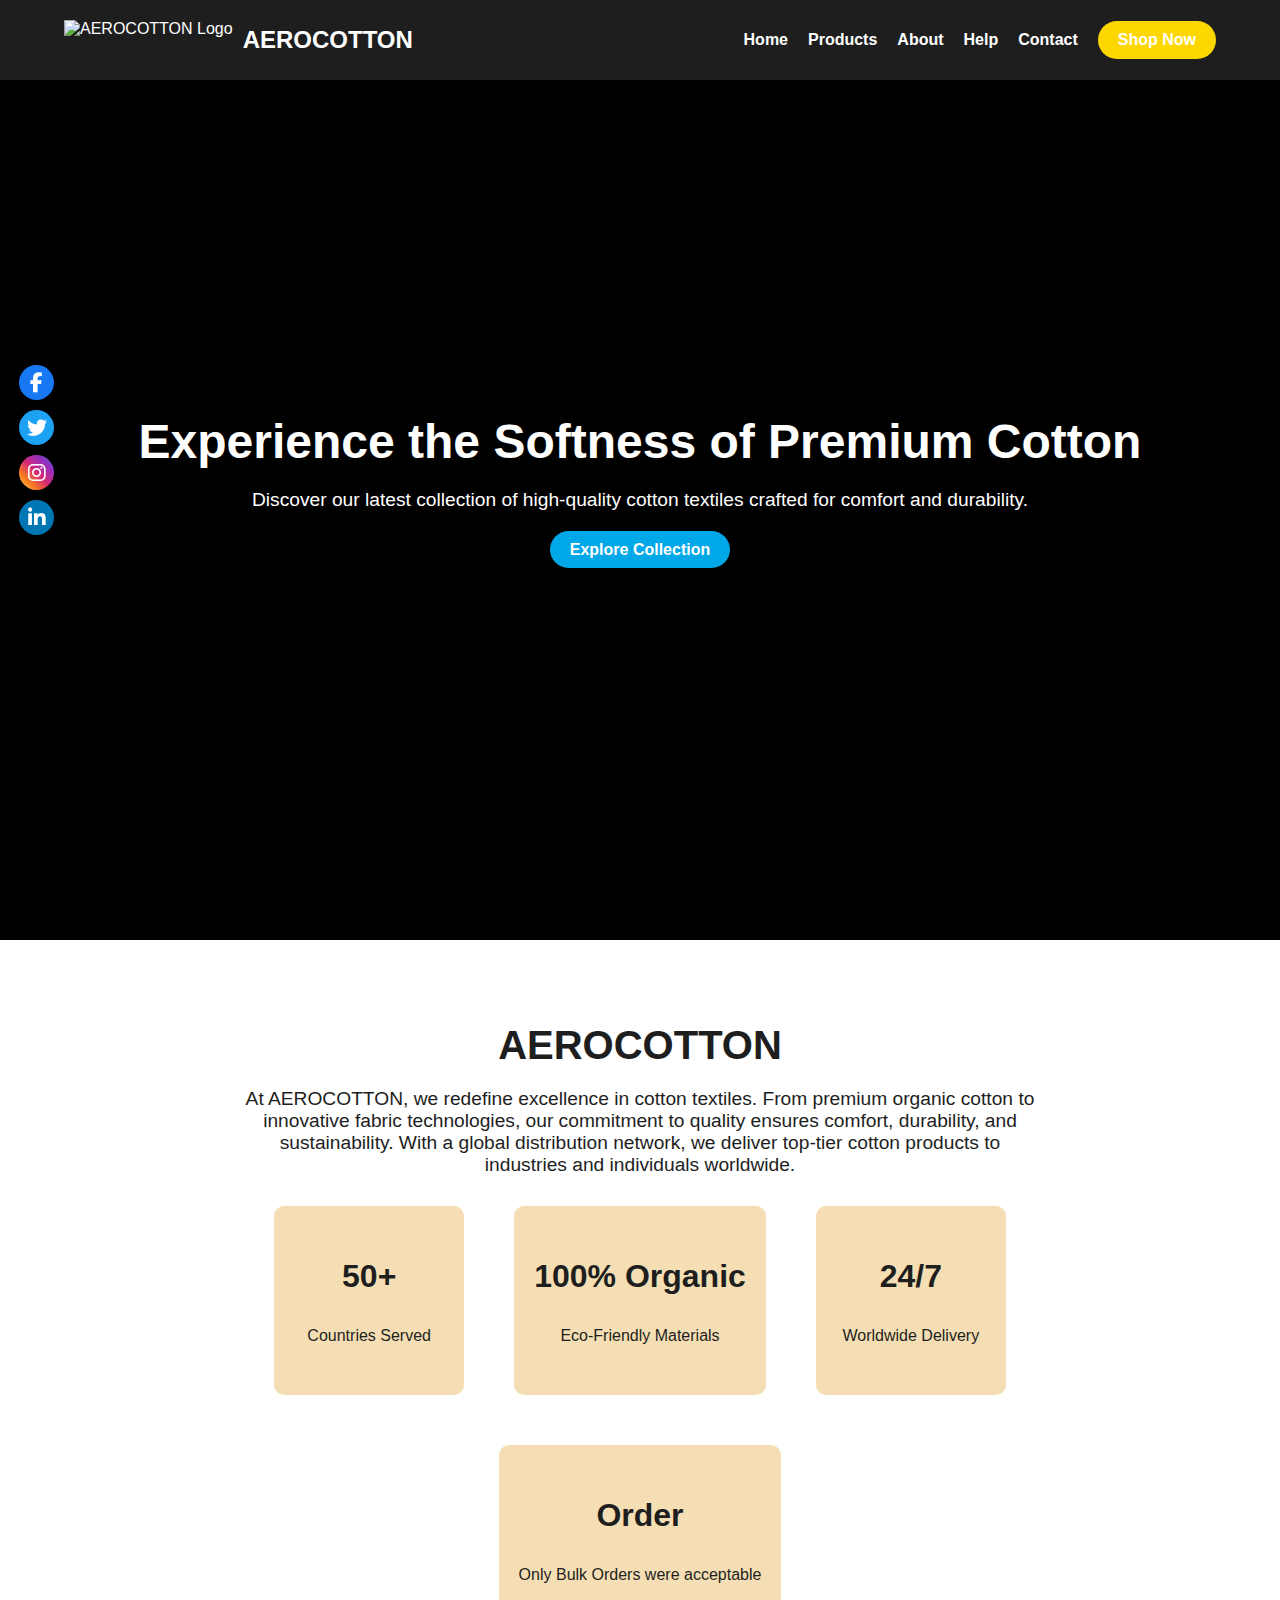
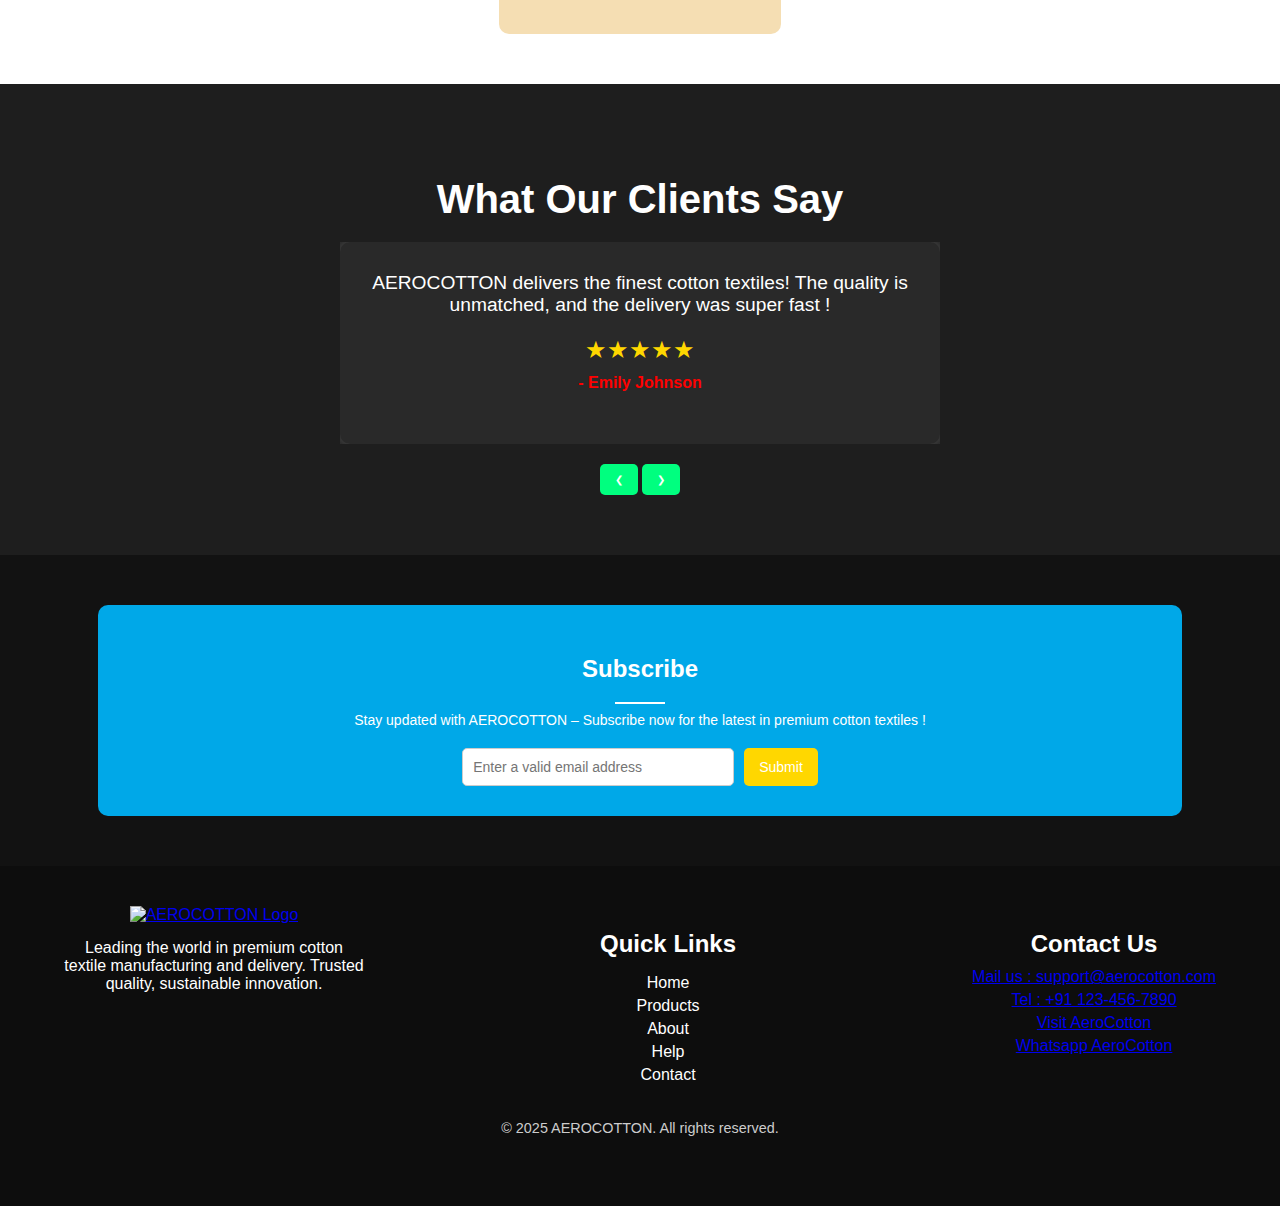
==== commit 203f6dc8: "Default" ====
--- a/index.html
+++ b/index.html
@@ -3,6 +3,7 @@
 <head>
     <meta charset="UTF-8">
     <meta name="viewport" content="width=device-width, initial-scale=1.0">
+    <meta name="teme-color" content="#1e1e1e">
     <title>AeroCotton - Premium Cotton Textiles</title>
     <link rel="icon" href="images/aerocotton_logo-removebg-preview.png" type="image/x-icon">
     <link rel="stylesheet" href="styles.css">
@@ -116,7 +117,7 @@
     <hr class="underline">
     <p>Stay updated with AEROCOTTON – Subscribe now for the latest in premium cotton textiles !</p>
     <form action="https://api.web3forms.com/submit" method="POST" class="subscribe-form">
-        <input type="hidden" name="access_key" value="39619eca-7d02-4eaa-812f-4760d0f0ba1f">
+        <input type="hidden" name="access_key" value="4807c5d4-19b6-4c59-9c38-f8b3bf78e212">
         <input type="email" name="email" placeholder="Enter a valid email address" required>
         <button type="submit">Submit</button>
     </form>
@@ -184,9 +185,10 @@
             </div>
             <div class="footer-contact">
                 <h3>Contact Us</h3>
-                <p>Email: support@aerocotton.com</p>
-                <p>Phone: +1 (800) 555-0199</p>
-                <p>Location: Global Distribution Centers</p>
+                <p><a href="mailto:support@aerocotton.com">Mail us : support@aerocotton.com</a></p>
+                <p><a href="tel:+911234567890">Tel : +91 123-456-7890</a></p>
+                <p><a href="https://maps.app.goo.gl/diui9uX1vicdUYJc7">Visit AeroCotton</a></p>
+                <p><a href="https://www.whatsapp.com/">Whatsapp AeroCotton</a></p>
             </div>
         </div>
         <p class="footer-bottom">&copy; 2025 AEROCOTTON. All rights reserved.</p>
